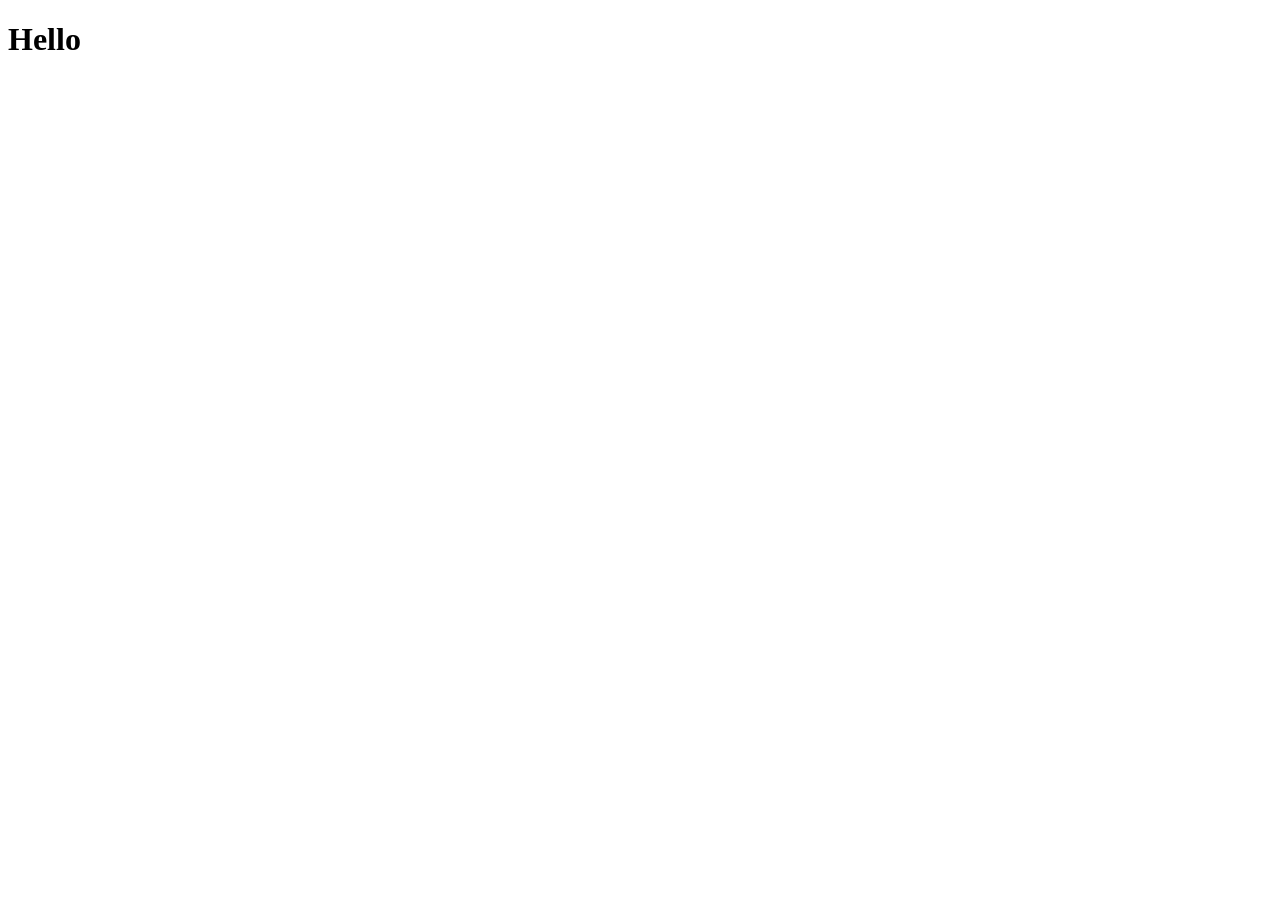
==== index.html @ c45a91ab "start" ====
<!DOCTYPE html>
<html lang="en">
<head>
    <meta charset="UTF-8">
    <meta http-equiv="X-UA-Compatible" content="IE=edge">
    <meta name="viewport" content="width=device-width, initial-scale=1.0">
    <title>Document</title>
</head>
<body>
    <h1>Hello</h1>
</body>
</html>
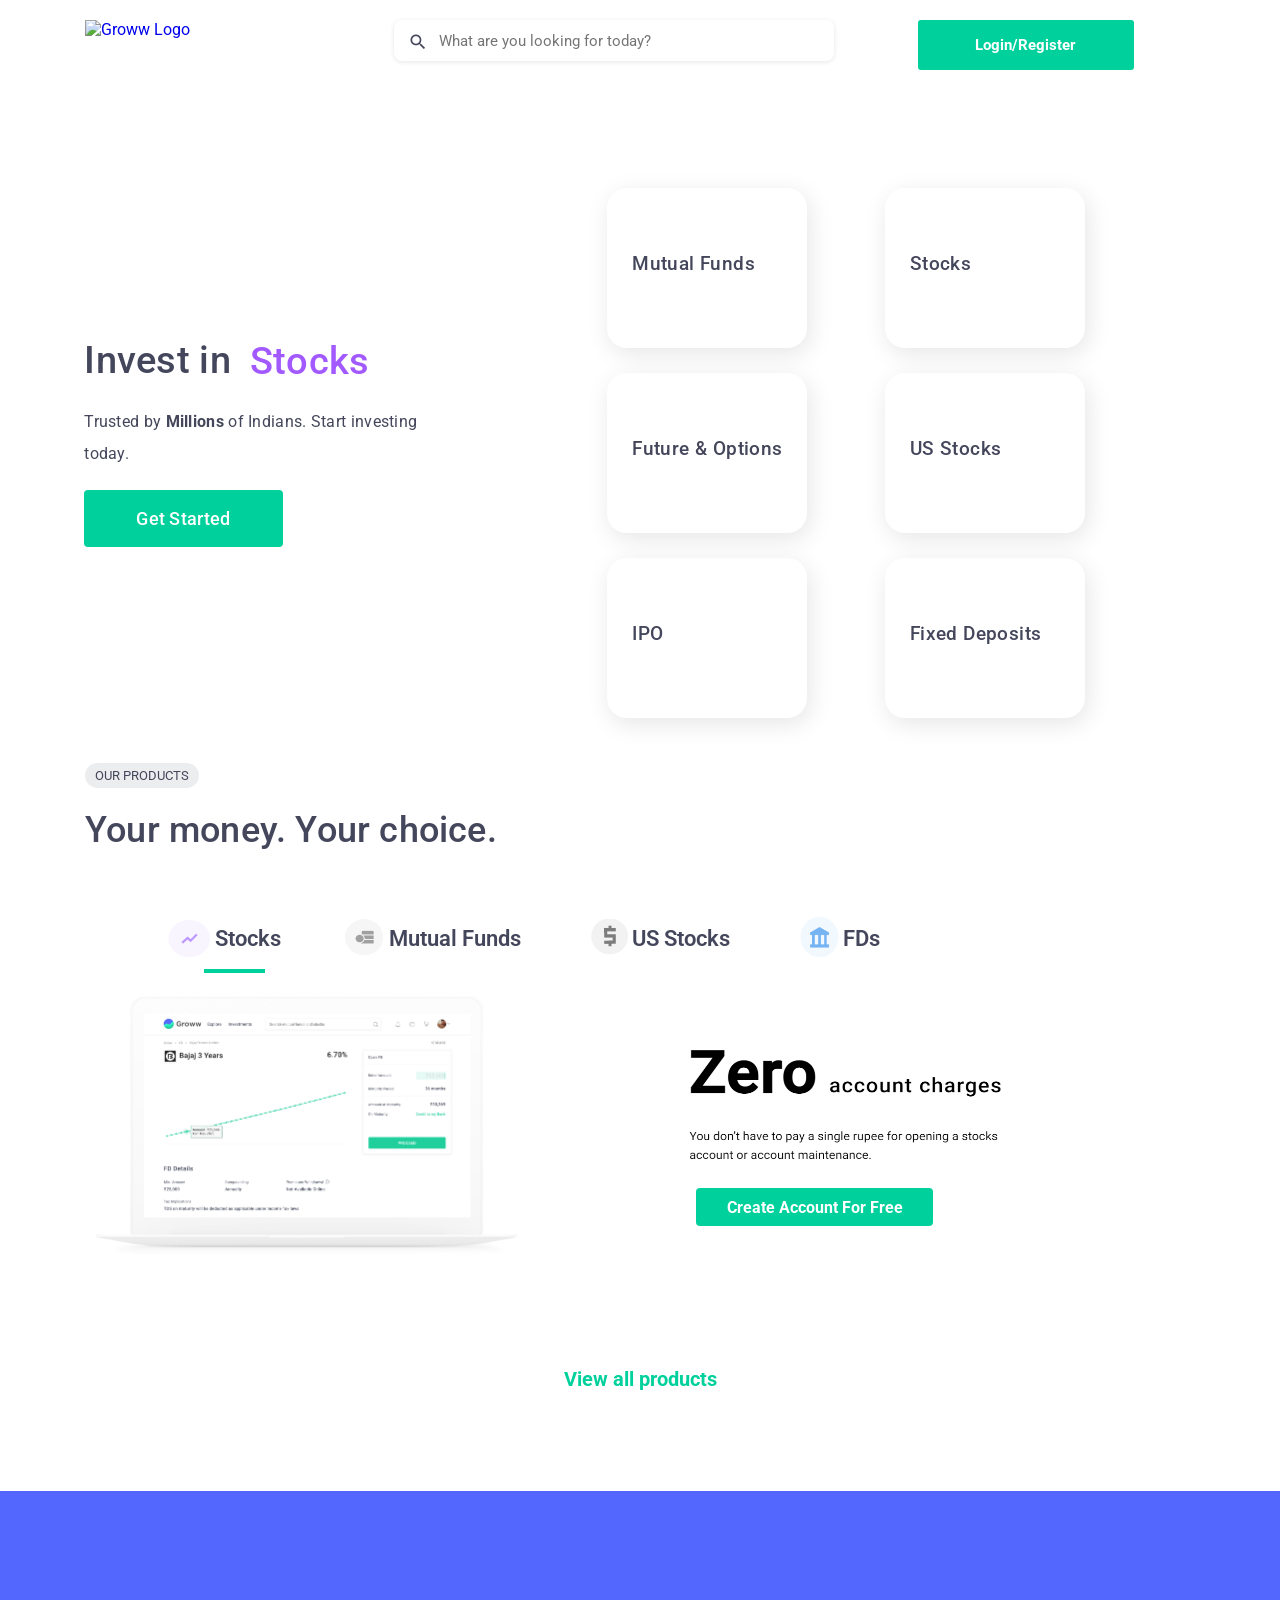
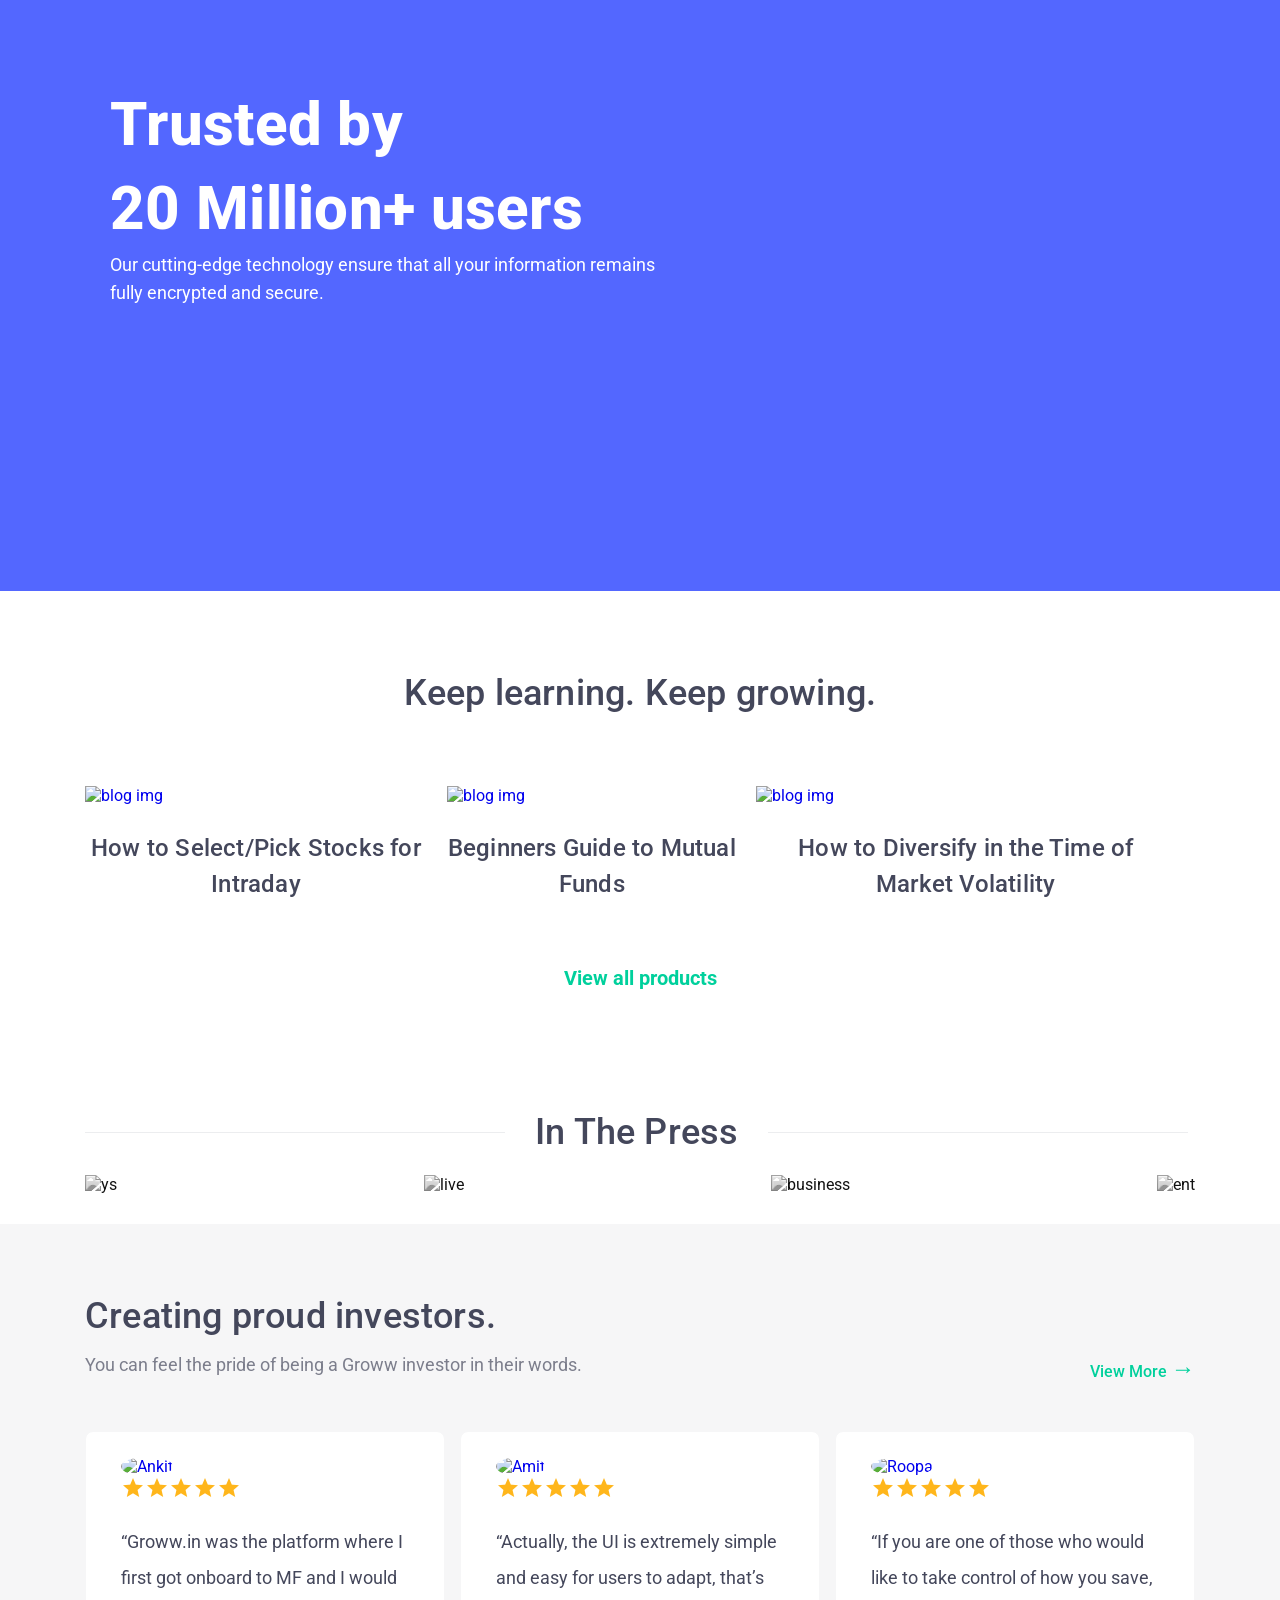
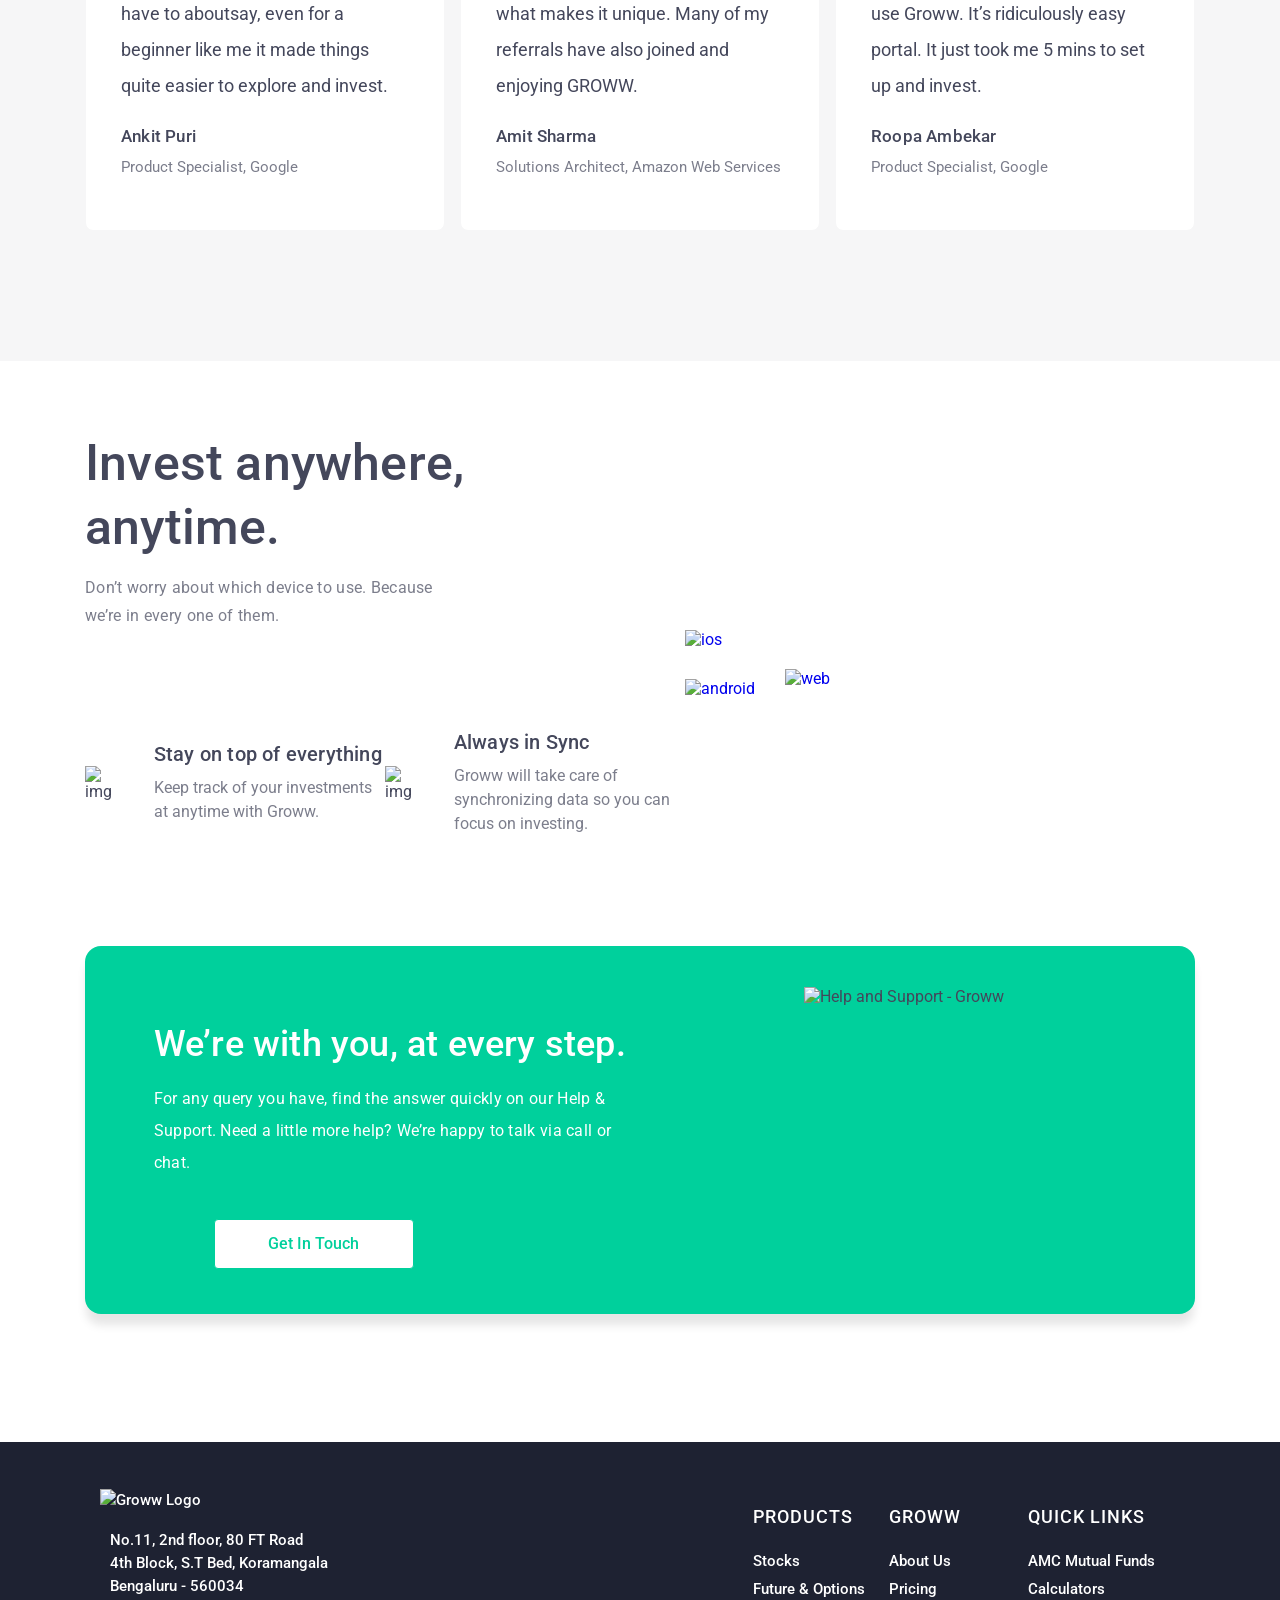
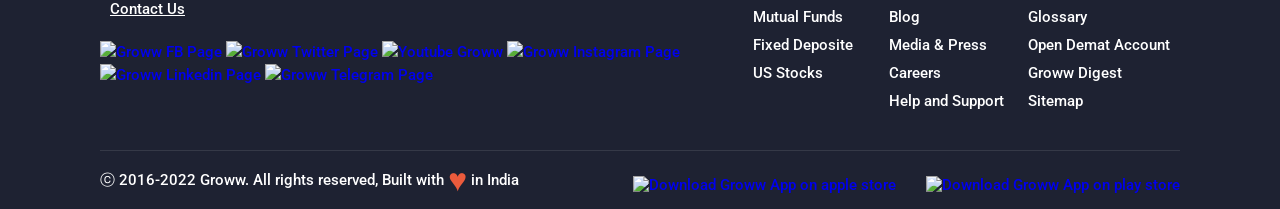
==== commit 98a1e186: "updated" ====
--- a/index.html
+++ b/index.html
@@ -1,12 +1,589 @@
 <!DOCTYPE html>
 <html lang="en">
+
 <head>
     <meta charset="UTF-8">
     <meta http-equiv="X-UA-Compatible" content="IE=edge">
     <meta name="viewport" content="width=device-width, initial-scale=1.0">
-    <title>Document</title>
+    <title>Groww - Online Demat, Trading application</title>
+    <link href="https://fonts.googleapis.com/icon?family=Material+Icons" rel="stylesheet">
+    <link rel="icon" href="https://groww.in/logo-groww270.png" type="image/x-icon">
+    <link href="//netdna.bootstrapcdn.com/font-awesome/3.2.1/css/font-awesome.css" rel="stylesheet">
+    <link rel="stylesheet" href="/styles/footer.css">
+    <link rel="stylesheet" href="/styles/home.css">
+    <link rel="stylesheet" href="/styles/email.css">
+    <link href="//maxcdn.bootstrapcdn.com/font-awesome/4.7.0/css/font-awesome.min.css" rel="stylesheet" />
+    <link rel="shortcut icon" href="./assets/favicon.ico" type="image/x-icon" />
 </head>
+
 <body>
-    <h1>Hello</h1>
+    <!-- ----------- navbar (Start) ----------- -->
+
+    <nav class="navbar">
+        <div class="nav-div">
+            <div><a href="home"><img class=""
+                        src="https://assets-netstorage.groww.in/web-assets/billion_groww_desktop/prod/build/client/images/logo-dark-groww.83f43714.svg"
+                        width="148" height="40" alt="Groww Logo" itemprop="logo"></a>
+            </div>
+
+            <div class="SearchBox">
+                <i class="material-icons">search</i><input type="search" id="search"
+                    placeholder="What are you looking for today?" />
+            </div>
+
+            <!-- <div id="loginbutton">
+                <button class="btn"><a href="">Login/Register</a></button>
+            </div> -->
+            <!-- modal start -->
+            <div class="modal" id="modal">
+                <div class="left_modal">
+                    <div class="leftTitle">
+                        <h1 id="">Simple, Free <br> Investing. </h1>
+                    </div>
+                    <div class="leftAnimation"></div>
+                </div>
+
+
+
+                <div class="right_modal">
+                    <div class="close-btnDiv">
+                        <button class="close-btn" data-close-button>&times;</button>
+                    </div>
+                    <div class="rightTitle">
+                        <h1>Welcome to Groww</h1>
+                    </div>
+                    <div class="Gdiv">
+                        <span href="google.com"><img
+                                src="https://pbs.twimg.com/profile_images/1455185376876826625/s1AjSxph_400x400.jpg"
+                                alt="">Continue With Google</span>
+                    </div>
+                    <div class="loginDiv">
+                        <div class="ORdiv">Or</div>
+                        <div class="inputDiv" id="inputDiv">
+                            <input type="email" id="login-mail" class="login-mail"
+                                placeholder="Enter Your Email Address">
+                            <h5 id="email-validationText">Please Enter Email Address</h5>
+                            <!-- <input type="password"   id="login-otp" class="login-otp" placeholder="Enter Password">
+                <h5 id="otp-validationText">Wrong OTP Number please close this box and try again</h5> -->
+                            <div class="login-btnDiv">
+                                <button id="login-btn" class="login-btn">Continue</button>
+                            </div>
+                            <div class="login-tc">
+                                <p>By proceeding, I agree to <b><u>T&C</u></b> and <b><u>Privacy policy</u></b></p>
+                            </div>
+                        </div>
+                    </div>
+                </div>
+            </div>
+            <div id="overlay"></div>
+
+            <div class="btnDiv">
+                <button id="btn_login" data-modal-target="#modal">
+                    Login/Register
+                </button>
+            </div>
+
+        </div>
+        </div>
+    </nav>
+
+    <!-- ----------- navbar (End) ----------- -->
+
+
+
+    <!-- ----------- stocka (start) ----------- -->
+
+
+    <div id="cont1" class="max-w" style="margin-top: 30px;">
+        <div id="first">
+
+            <div class="content">
+                <div class="body-1">
+                    <h1>Invest in</h1>
+                    <div class="slides">
+                        <div class="slide slide1"><span>Stocks</span></div>
+                        <div class="slide slide2"><span>Mutual Funds</span></div>
+                        <div class="slide slide3"><span>Future & options</span></div>
+                        <div class="slide slide4"><span>US Stocks</span></div>
+                        <div class="slide slide5"><span>IPO</span></div>
+                        <div class="slide slide6" area-hidden="true"><span>FDs</span></div>
+                    </div>
+                </div>
+                <div id="mid-text">
+                    <p>Trusted by <strong>Millions</strong> of Indians. Start investing </br> today. </p>
+                </div>
+                <div id="get-btn">
+                    <button>Get Started</button>
+                </div>
+            </div>
+
+
+        </div>
+
+        <!-- ----------- stocka (End) ----------- -->
+
+        <!-- ------------ grid - type catogories  start---------- -->
+
+        <div id="second">
+
+            <div id="cont">
+
+                <div> <a href="products"> <img
+                            src="https://assets-netstorage.groww.in/web-assets/billion_groww_desktop/prod/build/client/images/mfHome.af668dea.svg"
+                            alt="">
+                        <div class="cont-text">Mutual Funds</div>
+                    </a> </div>
+                <div> <a href="products"> <img
+                            src="https://assets-netstorage.groww.in/web-assets/billion_groww_desktop/prod/build/client/images/stockHome.af2af225.svg"
+                            alt="">
+                        <div class="cont-text">Stocks</div>
+                    </a> </div>
+                <div> <a href="products"> <img
+                            src="https://assets-netstorage.groww.in/web-assets/billion_groww_desktop/prod/build/client/images/optionHome.5e98a896.svg"
+                            alt="">
+                        <div class="cont-text">Future & Options</div>
+                    </a> </div>
+                <div> <a href="products"> <img
+                            src="https://assets-netstorage.groww.in/web-assets/billion_groww_desktop/prod/build/client/images/usHome.fcb18f99.svg"
+                            alt="">
+                        <div class="cont-text">US Stocks</div>
+                    </a> </div>
+                <div> <a href="products"> <img
+                            src="https://assets-netstorage.groww.in/web-assets/billion_groww_desktop/prod/build/client/images/ipoHome.b071ba94.svg"
+                            alt="">
+                        <div class="cont-text">IPO</div>
+                    </a> </div>
+                <div> <a href="products"> <img
+                            src="https://assets-netstorage.groww.in/web-assets/billion_groww_desktop/prod/build/client/images/fdHome.ba2c5441.svg"
+                            alt="">
+                        <div class="cont-text">Fixed Deposits</div>
+                    </a> </div>
+
+            </div>
+
+
+        </div>
+        <!-- ------------ grid - type catogories  end---------- -->
+
+
+
+    </div>
+
+    <!-- ------------your money  start---------- -->
+
+    <div class="max-w">
+        <div id="chip-text">
+            <span>OUR PRODUCTS</span>
+        </div>
+
+        <h2 class="heading-text">Your money. Your choice.</h2>
+
+    </div>
+
+
+    <div class="stockView">
+        <div id="slider"></div>
+        <p id="stocks" class="clickTOchange"><img style="width: 34%;height:90%;" src="./Images/o2.png" alt=""><span
+                class="">Stocks</span></p>
+        <p id="mutual" class="clickTOchange"><img style="width:22%;" src="./Images/o1.png" alt=""><span>Mutual
+                Funds</span></p>
+        <p id="fixed" class="clickTOchange"><img style="height:76%;" src="./Images/o3.png" alt=""><span>US Stocks</span>
+        </p>
+        <p id="us" class="clickTOchange"><img style="width: 40%;" src="./Images/o4.png" alt=""><span>FDs</span></p>
+    </div>
+    <div class="clickAndSeeRateAndStock">
+        <div class="clicKtoChangeTypeOfshareDiv">
+            <img class="clicKtoChangeTypeOfshare" src="" alt="">
+        </div>
+        <div class="clicKtoChangeTypeOfshareInterestdiv">
+            <img class="clicKtoChangeTypeOfshareInterest" src="" alt="">
+            <button class="CreateAccountForFree">Create Account For Free</button>
+        </div>
+    </div>
+
+    <!-- ------------your money  end-------------------- -->
+
+
+    <!-- ------------veiw  start---------- -->
+
+    <div class="view">
+        <div>
+            View all products<i class="icon-long-arrow-right"></i>
+        </div>
+    </div>
+
+    <!-- ------------view  end---------- -->
+
+
+    <!-- ------------Trusted by  start---------- -->
+
+    <div id="animationpart">
+        <div class="max-w">
+            <div class="textwrap">
+                <div class="h3heading">Trusted by</div>
+                <div class="h3heading">20 Million+ users</div>
+                <div class="h3para">Our cutting-edge technology ensure that all your information remains fully encrypted
+                    and secure.</div>
+            </div>
+            <!-- <div class="anim-img textwrap">
+                    <img src="//assets-netstorage.groww.in/web-assets/billion_groww_desktop/prod/build/client/images/shield-groww.0d0cc15e.png"
+                        alt="lock">
+                </div> -->
+        </div>
+    </div>
+
+
+    <!-- ------------Trusted by  end---------- -->
+
+    <!-- ------------Card part  start---------- -->
+
+    <div id="section-three" class="max-w">
+        <div id="section-three-heading" class="max-w">
+            Keep learning. Keep growing.
+        </div>
+
+        <div id="section-three-img" class="max-w">
+
+            <a href="#"> <img class=""
+                    src="https://assets-netstorage.groww.in/web-assets/billion_groww_desktop/prod/build/client/images/blog1.d3a78143.png"
+                    width="350" height="275" alt="blog img">
+                <div>
+                    <p>How to Select/Pick Stocks for Intraday </p>
+                </div>
+            </a>
+
+
+            <a href="#"> <img class=""
+                    src="https://assets-netstorage.groww.in/web-assets/billion_groww_desktop/prod/build/client/images/blog2.2eea33cc.png"
+                    width="350" height="275" alt="blog img">
+                <div>
+                    <p>Beginners Guide to Mutual Funds </p>
+                </div>
+            </a>
+
+
+            <a href="#"> <img class=""
+                    src="https://assets-netstorage.groww.in/web-assets/billion_groww_desktop/prod/build/client/images/blog3.5bbd4db3.png"
+                    width="350" height="275" alt="blog img">
+                <div>
+                    <p>How to Diversify in the Time of Market Volatility</p>
+                </div>
+            </a>
+
+        </div>
+
+    </div>
+
+
+    <!-- ------------Card part  end---------- -->
+
+
+    <!-- ------------veiw  start---------- -->
+
+    <div class="view">
+        <div>
+            View all products<i class="icon-long-arrow-right"></i>
+        </div>
+    </div>
+
+    <!-- ------------view  end---------- -->
+
+    <!-- ------------In the presss  start---------- -->
+
+
+    <section id="presssection" class="max-w">
+        <div style="display:flex; align-items: center; width:100%">
+            <div class="borderline right"></div>
+            <span id="heading">
+                In The Press
+            </span>
+            <div class="borderline left"></div>
+        </div>
+
+        <!-- -------- -->
+
+        <div class="press-name"
+            style="display:flex; align-items:center; justify-content: space-between; margin-top: 30px;"><a
+                href="https://groww.in/p/press/" target="_blank">
+                <div><img
+                        src="https://assets-netstorage.groww.in/web-assets/billion_groww_desktop/prod/build/client/images/ys.9166bd37.svg"
+                        width="166" height="88" alt="ys"></div>
+            </a><a href="https://groww.in/p/press/" target="_blank">
+                <div><img
+                        src="https://assets-netstorage.groww.in/web-assets/billion_groww_desktop/prod/build/client/images/live.7edf8d7a.svg"
+                        width="166" height="88" alt="live"></div>
+            </a><a href="https://groww.in/p/press/" target="_blank">
+                <div><img
+                        src="https://assets-netstorage.groww.in/web-assets/billion_groww_desktop/prod/build/client/images/business.dc402a84.svg"
+                        width="166" height="88" alt="business"></div>
+            </a><a href="https://groww.in/p/press/" target="_blank">
+                <div><img
+                        src="https://assets-netstorage.groww.in/web-assets/billion_groww_desktop/prod/build/client/images/enter.09e9d78c.svg"
+                        width="166" height="88" alt="ent"></div>
+            </a>
+        </div>
+    </section>
+    <!-- ------------In the presss  end---------- -->
+
+
+
+    <!-- ------------In the TESTEMONIAL  START---------- -->
+
+    <section id="testonomials" style="margin-top:30px; margin-bottom:30px;">
+
+        <div class="max-w">
+            <div>
+                <div class="heading">Creating proud investors.</div>
+
+                <div style="display:flex; align-items:center; justify-content: space-between;" class="viewmore">
+                    <div id="para">You can feel the pride of being a Groww investor in their words.</div>
+                    <a href="#"> <span> View More</span> <span> &#8594; </span> </a>
+                </div>
+
+                <!-- -- card -- -->
+
+                <div id="card-div"
+                    style="display:flex; align-items:center; justify-content: space-between; margin-top: 40px; width:100%">
+
+                    <a href="#">
+                        <div class="card">
+
+                            <div class="profile display-flx">
+
+                                <div><img class="UserImg"
+                                        src="https://assets-netstorage.groww.in/web-assets/billion_groww_desktop/prod/build/client/images/ankitImg.863e0afa.png"
+                                        width="56" height="56" alt="Ankit"></div>
+
+                                <div><i class="material-icons default ratingstar"
+                                        style="width: 24px;height: 24px;font-size: 24px;">grade</i><i
+                                        class="material-icons default ratingstar"
+                                        style="width: 24px; height: 24px; font-size: 24px;">grade</i><i
+                                        class="material-icons default ratingstar"
+                                        style="width: 24px; height: 24px; font-size: 24px;">grade</i><i
+                                        class="material-icons default ratingstar"
+                                        style="width: 24px; height: 24px; font-size: 24px;">grade</i><i
+                                        class="material-icons default ratingstar"
+                                        style="width: 24px; height: 24px; font-size: 24px;">grade</i></div>
+                            </div>
+
+                            <div class="aboutsay">“Groww.in was the platform where I first got onboard to MF and I would
+                                have to aboutsay, even for a beginner like me it made things quite easier to explore and
+                                invest.</div>
+                            <div class="name">Ankit Puri</div>
+                            <div class="companyname">Product Specialist, Google</div>
+
+                        </div>
+                    </a>
+
+                    <a href="#">
+                        <div class="card">
+
+                            <div class="profile display-flx">
+
+                                <div><img class="UserImg"
+                                        src="https://assets-netstorage.groww.in/web-assets/billion_groww_desktop/prod/build/client/images/amitImg.ebb056f0.jpeg"
+                                        width="56" height="56" alt="Amit"></div>
+
+                                <div><i class="material-icons default ratingstar"
+                                        style="width: 24px;height: 24px;font-size: 24px;">grade</i><i
+                                        class="material-icons default ratingstar"
+                                        style="width: 24px; height: 24px; font-size: 24px;">grade</i><i
+                                        class="material-icons default ratingstar"
+                                        style="width: 24px; height: 24px; font-size: 24px;">grade</i><i
+                                        class="material-icons default ratingstar"
+                                        style="width: 24px; height: 24px; font-size: 24px;">grade</i><i
+                                        class="material-icons default ratingstar"
+                                        style="width: 24px; height: 24px; font-size: 24px;">grade</i></div>
+                            </div>
+
+                            <div class="aboutsay">“Actually, the UI is extremely simple and easy for users to adapt,
+                                that’s
+                                what makes it unique. Many of my referrals have also joined and enjoying GROWW.</div>
+                            <div class="name">Amit Sharma</div>
+                            <div class="companyname">Solutions Architect, Amazon Web Services</div>
+
+                        </div>
+                    </a>
+
+                    <a href="#">
+                        <div class="card">
+
+                            <div class="profile display-flx">
+
+                                <div><img class="UserImg"
+                                        src="https://assets-netstorage.groww.in/web-assets/billion_groww_desktop/prod/build/client/images/roopaImg.5575c84f.jpg"
+                                        width="56" height="56" alt="Roopa"></div>
+
+                                <div><i class="material-icons  ratingstar"
+                                        style="width: 24px;height: 24px;font-size: 24px;">grade</i><i
+                                        class="material-icons  ratingstar"
+                                        style="width: 24px; height: 24px; font-size: 24px;">grade</i><i
+                                        class="material-icons  ratingstar"
+                                        style="width: 24px; height: 24px; font-size: 24px;">grade</i><i
+                                        class="material-icons  ratingstar"
+                                        style="width: 24px; height: 24px; font-size: 24px;">grade</i><i
+                                        class="material-icons  ratingstar"
+                                        style="width: 24px; height: 24px; font-size: 24px;">grade</i></div>
+                            </div>
+
+                            <div class="aboutsay">“If you are one of those who would like to take control of how you
+                                save,
+                                use Groww. It’s ridiculously easy portal. It just took me 5 mins to set up and invest.
+                            </div>
+                            <div class="name">Roopa Ambekar</div>
+                            <div class="companyname">Product Specialist, Google</div>
+
+                        </div>
+                    </a>
+
+                </div>
+
+            </div>
+        </div>
+
+    </section>
+
+    <!-- ------------In the TESTEMONIAL  end---------- -->
+
+    <!-- ------------Invest anywhere  start---------- -->
+
+    <div class="max-w" id="investment">
+
+        <section style="margin-top:40px;">
+
+            <div class="investt" style="display:flex; align-items:center; width: 100%;">
+
+                <!-- -- text part - left - heading part -- -->
+
+                <div class="investleftpart">
+
+                    <div class="i-text">Invest anywhere,</div>
+                    <div class="i-text">anytime.</div>
+                    <div class="i-para">Don’t worry about which device to use. Because we’re in every one of them.</div>
+
+                    <div class="i-img" style="display:flex; align-items:center; align-items: baseline;">
+
+                        <div style="display:flex; align-items:center;">
+
+                            <div> <img style="margin-right: 35px;" class="rightimg"
+                                    src="https://assets-netstorage.groww.in/web-assets/billion_groww_desktop/prod/build/client/images/dash.a7e0c55c.svg"
+                                    width="48" height="48" alt="img"> </div>
+
+                            <div>
+
+                                <div class="imgtxt">Stay on top of everything</div>
+                                <div class="i-img-para">Keep track of your investments at anytime with Groww.</div>
+
+                            </div>
+
+                        </div>
+
+                        <div style="display:flex; align-items:center; margin-top: 40px;">
+
+                            <div> <img style="margin-right: 35px;" class="rightimg"
+                                    src="https://assets-netstorage.groww.in/web-assets/billion_groww_desktop/prod/build/client/images/sync.3ac006aa.svg"
+                                    width="48" height="48" alt="img"> </div>
+
+                            <div>
+
+                                <div class="imgtxt">Always in Sync</div>
+                                <div class="i-img-para">Groww will take care of synchronizing data so you can focus on
+                                    investing.</div>
+
+                            </div>
+
+                        </div>
+
+                    </div>
+
+                </div>
+
+                <!-- -- right - img -- -->
+
+                <div id="three-img" style="display:flex; align-items:center;">
+
+                    <!-- -- 1st part - 2 img -- -->
+                    <div>
+
+                        <div class="invest-1-img">
+                            <a href="https://itunes.apple.com/us/app/groww-mutual-funds-app/id1404871703?ls=1&amp;mt=8">
+                                <img class="iosImg hover-img"
+                                    src="https://assets-netstorage.groww.in/web-assets/billion_groww_desktop/prod/build/client/images/ios.0a99dcbb.png"
+                                    width="255" height="356" alt="ios">
+                            </a>
+                        </div>
+                        <div class="invest-1-img" style="margin-top:30px">
+                            <a href="https://play.google.com/store/apps/details?id=com.nextbillion.groww">
+                                <img class="andImg hover-img"
+                                    src="https://assets-netstorage.groww.in/web-assets/billion_groww_desktop/prod/build/client/images/android.6dfb12ca.png"
+                                    width="255" height="357" alt="android">
+                            </a>
+                        </div>
+
+                    </div>
+
+                    <!-- -- 2nd part - 1 img - in center -- -->
+                    <div class="invest-3-img">
+                        <a href="groww_home.html">
+                            <img class="webImg hover-img"
+                                src="https://assets-netstorage.groww.in/web-assets/billion_groww_desktop/prod/build/client/images/web.634ac717.png"
+                                width="255" height="357" alt="web">
+                        </a>
+                    </div>
+                </div>
+
+            </div>
+
+        </section>
+
+    </div>
+
+    <!-- ------------Invest anywhere  end---------- -->
+
+
+
+    <!-- -- get in touch -- -->
+
+    <section id="support" class="max-w">
+        <div class="supportwrapper">
+            <div class="absolute-center supporttxtwrapper">
+                <div class="heading ">We’re with you, at every step.</div>
+                <div class="para spartatxt">For any query you have, find the answer quickly on our Help &amp;
+                    Support. Need a little more help? We’re happy to talk via call or chat.</div>
+                <div class="splay">
+                    <div class="">
+                        <div class="btnnn  btnnn" style="width: 200px; height: 50px; font-size: 16px;">
+                            <div class="absolute-center btnnndd"><span class="absolute-center"
+                                    style="padding: 0px 25px;"><span style="margin-top:14px;">Get In Touch</span></span>
+                            </div>
+                        </div>
+                    </div>
+                </div>
+            </div>
+            <div class="lazyload-wrapper"><img class="ssimg"
+                    src="https://assets-netstorage.groww.in/web-assets/billion_groww_desktop/prod/build/client/images/hns-support-img.c56178f0.png"
+                    width="261" height="327" alt="Help and Support - Groww"></div>
+        </div>
+    </section>
+
+
+
+    <div id="footer">
+
+    </div>
+
+
 </body>
-</html>+
+</html>
+
+<script src="/js/homestoks.js">
+
+</script>
+
+<script type="module">
+    import footer from "./components/footer.js";
+    let parent = document.getElementById('footer');
+    parent.innerHTML = footer();
+</script>
+<script src="js/email.js"></script>
--- a/styles/footer.css
+++ b/styles/footer.css
@@ -0,0 +1,72 @@
+@import url('https://fonts.googleapis.com/css2?family=Roboto&display=swap');
+*{
+    margin: 0px;
+    padding: 0px;
+    box-sizing: border-box;
+    font-family: 'Roboto', sans-serif;
+}
+.cover1 {
+
+    background: #1e2232;
+    margin-top: 10%;
+    color: #fff;
+    font-size: 15px;
+    font-weight: 500;
+    padding: 0px 100px;
+  }
+  
+  ul {
+    list-style-type: none;
+  }
+  
+  .footer-1 li {
+    padding: 0 10px;
+    line-height: 23px;
+    color: #fff;
+  }
+  
+  #fot-section-2 li {
+    padding: 0 10px 10px;
+    color: #fff;
+  }
+  
+  li {
+    cursor: pointer;
+  }
+  
+  .footer-1 li {
+    cursor: default;
+  }
+  
+  .fot-top-heading {
+    font-size: 18px;
+    padding: 10px;
+    letter-spacing: 1px;
+    line-height: 21px;
+    margin-bottom: 15px;
+    margin-top: 17px;
+    color: #fff;
+    cursor: default;
+  }
+  
+  .footerLine {
+    height: 1px;
+    opacity: 0.1;
+    border-bottom: 1px solid #fff;
+    margin-top: 30px;
+  }
+  
+  .copyRight {
+    margin-top: 10px;
+  }
+  
+  .heartImg {
+    font-size: 32px;
+    color: #eb5b3c;
+    margin: 0 4px;
+  }
+  
+  #fot-section-2 {
+    width: 66%;
+  }
+  
--- a/styles/home.css
+++ b/styles/home.css
@@ -0,0 +1,897 @@
+@import url("https://fonts.googleapis.com/css2?family=Roboto:ital,wght@0,100;0,300;0,400;0,500;0,700;0,900;1,300;1,400;1,900&display=swap");
+
+* {
+ box-sizing: border-box;
+ font-family: "Roboto", sans-serif;
+ margin: 0;
+ padding: 0;
+}
+
+body {
+    /* border: 1px solid black; */
+ /* max-width: 1110px; */
+ /* width: 100%; */
+ /* margin: 0 auto; */
+ /* background-color: rgb(0, 255, 234); */
+ color: #44475b !important;
+}
+
+.navbar{
+ max-width: 1110px;
+ width: 100%;
+ margin: 0 auto;
+}
+
+/* ----------- */
+
+.nav-div {
+ display: flex;
+ margin-top: 20px;
+ justify-content: space-between;
+}
+
+nav div .SearchBox {
+ margin-left: 120px;
+}
+
+#search {
+ height: 41px;
+ width: 440px;
+ padding-left: 45px;
+ padding-right: 10px;
+ font-size: 15px;
+ border-radius: 8px;
+ border: none;
+ box-shadow: 0 1px 5px 0 rgba(0, 0, 0, 0.1);
+}
+
+#search:focus {
+ border-radius: 8px 8px 0px 0px;
+ border: none;
+ outline: none;
+}
+
+nav div i {
+ width: 40px;
+ margin-top: 12px;
+ position: absolute;
+ color: #44475b;
+ font-size: 20px !important;
+ margin-left: 14px;
+ cursor: pointer;
+}
+
+
+
+
+
+
+
+/* --- */
+
+#loginbutton {
+ width: 160px;
+}
+
+
+/* --- */
+
+/* -- mediaQuery -- TRiAl -- */
+
+@media (max-width: 768px) {
+ .navbar {
+   /* max-width: 550px; */
+   width: 100%;
+   margin: 0 auto;
+ }
+
+ .nav-div {
+   flex-direction: column;
+   align-items: center;
+ }
+
+ .nav-div div {
+   margin-top: 20px;
+ }
+
+ nav div .SearchBox {
+   margin-left: 0px;
+ }
+
+ #search {
+   width: 380px;
+ }
+
+ .loginbutton {
+   margin-bottom: 20px;
+   position: absolute;
+ }
+}
+#loginbutton .btn{
+background-color: #00D09C;
+border: none;
+color: white;
+font-size: 16px;
+height: 100%;
+width: 100%;
+border-radius:5px;
+}
+
+
+#loginbutton .btn a{
+
+
+color: white;
+font-size: 16px;
+text-decoration: none;
+} 
+
+
+
+
+
+#cont1 {
+ display: flex;
+ justify-content: space-around;
+ align-items: center;
+ width: 100%;
+ /* max-height: 700px; */
+ min-height: 600px;
+ /* height: calc(100vh - 82px); */
+ margin-top: 30px;
+ margin-bottom: 60px;
+}
+#cont1 {
+   /* flex-direction: column; */
+   margin-top:100px;
+
+ }
+ 
+ .content {
+   margin-top: 16%;
+ }
+ .content h1 {
+ font-size: 38px;
+ font-weight: 500;
+ letter-spacing: 0.3px;
+ color: #44475b;
+}
+.body-1 {
+    /* border: 1px solid black; */
+    
+ width: 100%;
+ /* height: 100vh; */
+ position: relative;
+ display: flex;
+ /* align-items: center; */
+ margin-left: -14%;
+ /* justify-content: center; */
+ /* background: #292929; */
+}
+
+.body-1 h1{
+   padding-top: 12px;
+   width: 40%;
+}
+.body-1 span {
+ position: relative;
+ animation: animate_text 2s ease-in-out infinite;
+}
+
+.body-1 {
+   flex-direction: row;
+ }
+ .slides {
+   margin-top: 10px;
+   /* border: 1px solid black; */
+   /* text-align: center; */
+ }
+
+ .slides {
+     /* display: flex; */
+ font-size: 38px;
+ font-weight: 500;
+ letter-spacing: 0.3px;
+ height: 50px;
+ position: relative;
+ overflow: hidden;
+ margin-left: 1%;
+ /* margin-top: 10px; */
+ line-height: 51px;
+}
+
+.slide {
+ position: relative;
+ animation: animate_slide 10s steps(4) infinite;
+ /* animation-direction: alternate; */
+}
+
+@keyframes animate_slide {
+ 0% {
+   top: 0px;
+ }
+
+ 100% {
+   top: -200px;
+ }
+}
+
+.slide1 {
+ color: #a259ff;
+}
+
+.slide2 {
+ color: #1abcfe;
+}
+
+.slide3 {
+ color: #0acf83;
+}
+
+.slide4 {
+ color: #ff0000;
+}
+
+.slide5 {
+ color: #0acf83;
+}
+
+.slide6 {
+ color: #44475b;
+}
+
+
+#mid-text {
+ margin-top: 20px;
+ margin-bottom: 20px;
+ letter-spacing: 0.3px;
+ font-size: 16px;
+ line-height: 32px;
+ font-weight: 400;
+ margin-left: -14%;
+}
+
+
+/* #mid-text {
+   text-align: center;
+ } */
+
+ #get-btn button {
+ font-weight: 500;
+ font-size: 18px;
+ letter-spacing: 0.3px;
+ border-radius: 4px;
+ border: none;
+ background-color: #00d09c;
+ color: #fff;
+ cursor: pointer;
+ padding: 18px 52px;
+ margin-left: -14%;
+} 
+
+/* #get-btn {
+   display: none;
+ }  */
+
+
+/* --- second div -- grid ---- */
+
+#cont {
+  display: grid;
+  grid-template-columns: 45% 45%;
+  grid-gap: 40px;
+  /* border: 1px solid black; */
+  margin-left: -20%;
+  /* width: 130%; */
+  margin-top: 20%;
+}
+
+#cont div {
+  display: flex;
+  height: 145px;
+  /* width: 200%; */
+
+}
+
+.cont-text {
+  border: none;
+  font-size: 19px;
+  letter-spacing: 0.02em;
+  font-weight: 500;
+  margin-left: 10px;
+  color: #44475b !important;
+}
+
+#cont div a div {
+  margin-top: 30px;
+}
+
+#cont a {
+  width: 200px;
+  padding: 15px;
+  border-radius: 20px;
+  box-shadow: 3px 6px 24px rgba(0, 0, 0, 0.1);
+  text-decoration: none;
+  color: black;
+  margin-bottom: -15px;
+}
+
+/* -------------- */
+
+#chip-text {
+  color: #44475b;
+  padding: 5px 10px;
+  border-radius: 15px;
+  background: #ecedef;
+  font-size: 13px;
+  text-align: center;
+  width: fit-content;
+  margin-bottom: 30px;
+}
+
+/* -------------- */
+
+.heading-text {
+  font-size: 36px;
+  color: #44475b;
+  line-height: 25px;
+  letter-spacing: 0.2px;
+  font-weight: 500;
+  margin-bottom: 70px;
+}
+
+
+
+  #slider{
+    border: 2px solid #00d09c;
+    transform: rotate(180deg);
+    position: absolute;
+    width: 61px;
+    top: 56px;
+    left: 114px;
+    transition: all 0.5s ease-in-out;
+}
+
+  .stockView{
+    padding-left: 6%;
+    padding-right: 6%;
+    position: relative;
+    display: flex;
+    column-gap: 3%;
+    margin-left: 7%;
+    /* transform: rotate(180deg); */
+    /* transition: all 0.5s ease-in-out; */
+
+}
+.stockView>p{
+    display: flex;
+    align-items: center;
+    cursor: pointer;
+
+    
+}
+.stockView img{
+    width: 25%;
+    height: 84%;
+}
+.stockView>p span{
+  font-size: 22px;
+  color: #44475b;
+  font-weight: 600;
+}
+.clicKtoChangeTypeOfshareDiv img{
+    width: 90%;
+    padding: 6%;
+}
+.clickAndSeeRateAndStock{
+    display: flex;
+    width: 95%;
+    padding-left: 5%;
+}
+.clickAndSeeRateAndStock div{
+    width: 100%;
+}
+.clicKtoChangeTypeOfshareInterest{
+    width: 74%;
+    height: 68%;
+    /* //border: 1px solid black; */
+}
+.clicKtoChangeTypeOfshareInterestdiv{
+    padding: 6%;
+    display: flex;
+    flex-direction: column;
+}
+.CreateAccountForFree{
+    padding:2%;
+    background-color: #00d09c;
+    color: white;
+    font-weight: 700;
+    font-size: 16px;
+    border: none;
+    border-radius: 4px;
+    margin-top: 4%;
+    width: 50%;
+    margin-left: 5%;
+    cursor: pointer;
+}
+.CreateAccountForFree:hover{
+    opacity: 0.8;
+}
+.clickTOchange{
+
+    /* border-bottom: 2px solid #00d09c; */
+   caret-color: white;
+   /* transition: all 0.5s ease-in-out; */
+ 
+}
+
+.view>div{
+   color: #00d09c ;
+   text-align: center;
+   margin-top: 5%;
+   font-size: 20px;
+   font-weight: bold;
+}
+
+
+
+
+
+
+#animationpart {
+  /* position: absolute; */
+  width: 100%;
+  height: 700px;
+  background: #5367ff;
+  left: 0px;
+  overflow: hidden;
+  /* margin-left: 100px; */
+  margin-top: 100px;
+/* padding-top: 100px; */
+  background-image: url("https://assets-netstorage.groww.in/web-assets/billion_groww_desktop/prod/build/client/images/shield-groww.0d0cc15e.png");
+  background-position: center;
+  /* background-size: contain !important; */
+  background-repeat: no-repeat !important;
+  background-position-x: 30px !important;
+  /* margin-left: 200px; */
+
+}
+
+.max-w {
+  max-width: 1110px;
+  width: 100%;
+  margin: 0 auto;
+}
+
+
+@media (max-width: 768px) {
+  .max-w {
+    /* max-width: 550px; */
+    width: 100%;
+    margin: 0 auto;
+  }}
+
+
+  .textwrap {
+  color: #fff;
+  position: absolute;
+  max-width: 570px;
+  justify-content: center;
+  flex-direction: column;
+  margin-top: 15%;
+}
+
+/* .textwrap {
+    /* margin-top: 361px; 
+  } */
+  .h3heading {
+  width: 570px;
+  font-weight: 800;
+  font-size: 60px;
+  line-height: 84px;
+  margin-left: 25px;
+  letter-spacing: 0.3px;
+}
+/* .h3heading {
+    width: 450px;
+    font-weight: 700;
+    font-size: 45px;
+    line-height: 54px;
+    margin-left: 25px;
+  } */
+
+  .h3para {
+    margin-left: 25px;
+    font-size: 18px;
+    line-height: 26px;
+  }
+  .h3para {
+  font-weight: 400;
+  font-size: 18px;
+  line-height: 28px;
+  /* margin-top: 0px; */
+}
+
+
+
+#section-three-heading {
+  margin-top: 90px;
+  text-align: center;
+  font-size: 36px;
+  color: #44475b;
+  line-height: 25px;
+  letter-spacing: 0.2px;
+  font-weight: 500;
+}
+
+
+#section-three-img {
+  display: flex;
+  justify-content: space-between;
+  margin-top: 80px;
+  cursor: pointer;
+}
+
+
+#section-three-img img:hover {
+  /* opacity: 0.5;
+  filter: alpha(opacity=50); */
+  filter: brightness(90%);
+}
+
+#section-three-img a {
+  margin-right: 20px;
+}
+
+
+#section-three-img p {
+  font-weight: 500;
+  text-align: center;
+  font-size: 24px;
+  line-height: 36px;
+  letter-spacing: 0.2px;
+  margin-top: 25px;
+  color: #44475b !important;
+}
+
+
+
+a {
+  text-decoration: none;
+}
+
+
+#presssection {
+  margin-top: 130px;
+  margin-bottom: 30px;
+}
+#presssection #heading {
+  font-size: 36px;
+  color: #44475b;
+  line-height: 25px;
+  letter-spacing: 0.2px;
+  font-weight: 500;
+}
+
+#presssection img {
+  filter: grayscale(1);
+  cursor: pointer;
+  transition: filter 0.3s ease-out;
+}
+
+#presssection img:hover {
+  filter: grayscale(0);
+}
+.press-name {
+    flex-direction: row;
+  }
+.borderline {
+  width: calc(50% - 135px);
+  height: 1px;
+  border-bottom: 1px solid #ecedef;
+}
+
+.borderline.right {
+  margin-right: 30px;
+}
+
+.borderline.left {
+  margin-left: 30px;
+}
+
+
+
+#testonomials {
+  padding-top: 80px;
+  padding-bottom: 80px;
+  background: #f6f6f7;
+}
+
+#testonomials .heading {
+  font-size: 36px;
+  color: #44475b;
+  line-height: 25px;
+  letter-spacing: 0.2px;
+  font-weight: 500;
+  margin-bottom: 12px;
+  /* font-size: 26px;  */
+    /* text-align: center; */
+    margin-bottom: 20px;
+} 
+
+
+
+  /* #testonomials .viewmore {
+    flex-direction: column;
+  } */
+  
+.viewmore {
+  font-size: 16px;
+  line-height: 19px;
+  cursor: pointer; 
+  /* text-align: center; */
+   font-weight: 500;
+}
+
+.viewmore span {
+  color: #00d09c !important;
+}
+
+.viewmore span:nth-child(1):hover {
+  text-decoration: underline;
+}
+
+.viewmore span:nth-child(2) {
+  width: 22px;
+  height: 22px;
+  font-size: 24px;
+  font-weight: 500;
+}
+
+.viewmore #para {
+  font-weight: 400;
+  font-size: 18px;
+  line-height: 32px;
+  color: #7c7e8c;
+}
+
+/* #testonomials .viewmore {
+    flex-direction: column;
+  } */
+
+  .viewmore #para {
+    margin-bottom: 10px;
+  }
+
+  .para {
+  font-size: 19px;
+  line-height: 26px;
+  margin-top: 26px;
+  margin-left: 11%;
+}
+
+
+/* --- card --- */
+
+#card-div .card {
+  width: 360px;
+  height: 400px;
+  border-radius: 8px;
+  padding: 25px 35px;
+  cursor: pointer;
+  border: 1px solid #f6f6f7;
+  background: #fff;
+}
+
+#card-div .UserImg {
+  margin-right: 30px; 
+  border-radius: 50%;
+}
+
+/* #card-div {
+    flex-direction: column;
+  } */
+
+  .card {
+    margin-bottom: 50px;
+  }
+
+  .card .aboutsay {
+  margin-top: 20px;
+  color: #44475b;
+  font-weight: 400;
+  font-size: 18px;
+  line-height: 36px;
+}
+
+.card .name {
+  font-weight: 500;
+  font-size: 17px;
+  line-height: 24px;
+  letter-spacing: 0.2px;
+  margin-top: 20px;
+  color: #44475b !important;
+}
+
+.card .companyname {
+  font-weight: 400;
+  font-size: 15px;
+  line-height: 28px;
+  color: #7c7e8c;
+  margin-top: 5px;
+}
+
+.card:hover {
+  box-shadow: 0 15px 35px rgba(0, 0, 0, 0.1);
+}
+
+.card {
+    margin-bottom: 50px;
+  }
+
+  .ratingstar {
+  color: #ffb61b;
+  /* margin-right: 7px; */
+  }
+
+  
+#investment {
+  margin-top: 70px;
+}
+
+#investment .i-text {
+  font-weight: 500;
+  font-size: 50px;
+  line-height: 64px;
+  letter-spacing: 0.004em;
+}
+#investment .i-para {
+  color: #7c7e8c;
+  letter-spacing: 0.3px;
+  font-size: 16px;
+  line-height: 32px;
+  font-weight: 400;
+
+  max-width: 378px;
+  margin-top: 15px;
+  line-height: 28px !important;
+}
+
+#investment .i-img {
+  margin-top: 60px;
+  
+  /* flex-direction: column; */
+  /* align-items: baseline; */
+}
+/* .investt {
+    flex-direction: column;
+  } */
+  .investleftpart {
+    width: 380px;
+  }
+  .investleftpart {
+  width: 600px;
+}
+
+
+.imgtxt {
+  font-weight: 500;
+  font-size: 20px;
+  line-height: 24px;
+  letter-spacing: 0.2px;
+}
+
+.i-img-para {
+  font-weight: 400;
+  font-size: 16px;
+  line-height: 24px;
+  color: #7c7e8c;
+  max-width: 262px;
+  margin-top: 10px;
+}
+#three-img {
+    
+    margin-top: 60px;
+  }
+  .invest-3-img {
+    margin-left: 30px;
+    margin-top: 30px;
+
+   
+    /* animation-timing-function: linear; */
+   
+  }
+ 
+  .invest-3-img:hover{
+    animation: rotation 2s;
+  }
+  .invest-1-img:hover{
+    animation: rotation 2s;
+  }
+  @keyframes rotation {
+  from {
+    transform: rotate(0deg);
+  }
+  to {
+    transform: rotate(45deg);
+  }
+}
+
+
+#support .heading {
+  font-size: 36px;
+  color: #fff;
+  line-height: 25px;
+  letter-spacing: 0.2px;
+  font-weight: 500;
+}
+
+#support .para {
+  color: #fff;
+  letter-spacing: 0.3px;
+  font-size: 16px;
+  line-height: 32px;
+  font-weight: 400;
+}
+
+.supportwrapper {
+  position: relative;
+  margin-top: 110px;
+  height: 368px;
+  border-radius: 16px;
+  background: #00d09c;
+  box-shadow: 0 12px 10px -1px rgba(0, 0, 0, 0.1);
+}
+
+
+  .absolute-center,
+.valign-wrapper {
+  display: flex;
+  align-items: center;
+  justify-content: center;
+}
+
+
+.supporttxtwrapper {
+  margin-left: 80px;
+  max-width: 534px;
+  height: 368px;
+  flex-direction: column;
+  align-items: baseline;
+}
+.supporttxtwrapper .heading{
+ margin-left: 11%;
+}
+
+
+.supporttxtwrapper {
+    margin-left: 10px;
+  }
+  .splay {
+  position: relative;
+  top: 40px;
+}
+
+.btnnn {
+  display: inline-block;
+  font-weight: 500;
+  border-radius: 4px;
+  cursor: pointer;
+  white-space: nowrap;
+  position: relative;
+
+}
+.btnnn {
+  border: 1px solid #00d09c;
+  color: #00d09c;
+  background: #fff;
+  margin-left: 30%;
+}
+.ssimg {
+  position: absolute;
+  right: 110px;
+  bottom: 0;
+}
+.ssimg {
+    right: 130px;
+  }
--- a/styles/email.css
+++ b/styles/email.css
@@ -0,0 +1,464 @@
+@import url("https://fonts.googleapis.com/css2?family=Roboto&display=swap");
+:root {
+  --primaryClr: #00d09c;
+  --primaryClr60: #66e3c4;
+  --primaryClr10: #e5faf5;
+  --secondaryClr: #5367ff;
+  --growwYellow: #ffb61b;
+  --growwYellow10: #fff5e0;
+  --growwYellow05: rgba(255, 182, 27, 0.05);
+  --growwRed: #eb5b3c;
+  --hoverGreen: #00dfa7;
+}
+.material-icons.md-16 {
+  font-size: 16px;
+}
+.material-icons.md-20 {
+  font-size: 20px;
+}
+.material-icons.md-24 {
+  font-size: 24px;
+}
+.material-icons.md-36 {
+  font-size: 36px;
+}
+.material-icons.md-48 {
+  font-size: 48px;
+}
+
+body {
+  margin: 0;
+  padding: 0;
+  max-width: 100%;
+  background-color: #fff;
+  font-family: "Roboto", sans-serif;
+}
+.container-Top {
+  width: 100%;
+  display: flex;
+  justify-content: center;
+}
+#imph1 {
+  color: white;
+}
+.main {
+  /* border:1px solid red; */
+  width: 85%;
+  height: 650px;
+  display: grid;
+  grid-template-rows: 15% 85%;
+}
+
+/* .main>div{
+    border:1px solid black;
+    
+} */
+.head {
+  display: flex;
+  justify-content: space-between;
+}
+
+.logoDiv {
+  width: 20%;
+  height: 100%;
+  display: flex;
+  justify-content: center;
+  align-items: center;
+}
+
+.logoDiv > img {
+  width: 70%;
+}
+
+.headRight {
+  width: 60%;
+  height: 100%;
+  display: flex;
+  justify-content: space-around;
+  align-items: center;
+}
+
+.searchDiv {
+  width: 60%;
+  height: 40%;
+  border-radius: 3px;
+  box-shadow: 0 1px 5px 0 rgba(0, 0, 0, 0.1);
+}
+.searchDiv > input {
+  width: 90%;
+  height: 80%;
+  outline: 0;
+  border: 0;
+  font-size: 16px;
+  font-weight: 500;
+  padding-left: 10px;
+}
+.searchLogo {
+  position: relative;
+  top: 16%;
+  left: 1%;
+  color: grey;
+}
+
+.btnDiv {
+  width: 25%;
+  height: 50%;
+}
+
+#btn_login {
+  width: 78%;
+  height: 50px;
+  background-color: var(--primaryClr);
+  border: 0;
+  color: white;
+  font-weight: bolder;
+  font-size: 15px;
+  border-radius: 3px;
+  cursor: pointer;
+}
+
+#btn_login:hover,
+#btn_login:focus {
+  background-color: var(--hoverGreen);
+}
+
+/* above styles are for head bar */
+
+/* stock body styles starts below */
+
+.leftStock {
+  /* border: 1px solid blue; */
+  position: relative;
+  top: 25%;
+  float: left;
+  width: 34%;
+  margin-left: 2%;
+  height: 250px;
+  padding: 10px;
+}
+.rightStock {
+  /* border: 1px solid blue; */
+  position: relative;
+  float: right;
+  width: 50%;
+  height: 95%;
+  top: 5%;
+  box-sizing: border-box;
+}
+
+.upper {
+  /* border: 1px solid green; */
+  width: 100%;
+  height: 30%;
+  display: flex;
+}
+
+.text_cont {
+  height: 50px;
+  /* border: 1px solid red; */
+  font-size: 32px;
+  font-weight: bold;
+  padding-left: 5px;
+  margin-top: 15px;
+  overflow: hidden;
+}
+.changing_text {
+  font-size: 36px;
+}
+.text_cont > span {
+  /* border: 1px solid red; */
+  display: block;
+
+  transform: translateY(-81%);
+  color: var(--secondaryClr);
+  animation: textrotate 10s ease-in-out 1s infinite;
+}
+
+@keyframes textrotate {
+  0% {
+    transform: translateY(-80%);
+    color: var(--secondaryClr);
+  }
+  15% {
+    transform: translateY(-65%);
+    color: var(--primaryClr);
+  }
+  30% {
+    transform: translateY(-48%);
+    color: var(--growwYellow);
+  }
+  50% {
+    transform: translateY(-30%);
+    color: var(--growwRed);
+  }
+  70% {
+    transform: translateY(-15%);
+    color: goldenrod;
+  }
+  95% {
+    transform: translateY(6%);
+    color: var(--secondaryClr);
+  }
+
+  100% {
+    animation-delay: 2s;
+    transform: translateY(-80%);
+  }
+}
+
+.lower {
+  /* border: 1px solid green; */
+  width: 100%;
+  height: 68%;
+}
+
+.lower > h4 {
+  color: grey;
+  line-height: 26px;
+  font-size: 15px;
+  font-weight: lighter;
+}
+
+#getStarted-btn {
+  width: 45%;
+  height: 27%;
+  background-color: var(--primaryClr);
+  border: 0;
+  color: white;
+  font-weight: bolder;
+  font-size: 15px;
+  border-radius: 3px;
+  cursor: pointer;
+}
+#getStarted-btn:hover,
+#getStarted-btn:focus {
+  background-color: var(--hoverGreen);
+}
+
+.rightStock {
+  padding: 2%;
+  margin-right: 5%;
+  display: grid;
+  grid-template-columns: 35% 35%;
+  justify-content: center;
+  gap: 20px;
+  border: 1px solid transparent;
+}
+.rightStock > div {
+  height: 90%;
+  cursor: pointer;
+  border-radius: 10px;
+  box-shadow: 3px 6px 24px rgba(0, 0, 0, 0.1);
+  border: 1px solid transparent;
+}
+
+.rightStock > div > h3 {
+  font-weight: 600;
+  margin-left: 5%;
+  color: #44475b;
+}
+.h1span {
+  color: #44475b;
+}
+.modal {
+  width: 70%;
+  height: 500px;
+  max-width: 80%;
+  border-radius: 10px;
+  display: flex;
+  justify-content: center;
+  transform: translate(-50%, -50%) scale(0);
+  transition: 200ms ease-in-out;
+  position: fixed;
+  top: 50%;
+  left: 50%;
+  z-index: 10;
+  background-color: white;
+}
+.left_modal {
+  height: 100%;
+  width: 50%;
+  /* border-radius: 10px; */
+  border-radius: 10px 0px 0px 10px;
+  background-image: url("https://assets-netstorage.groww.in/web-assets/billion_groww_desktop/prod/build/client/images/patternImg.0edf5760.svg");
+  background-size: 200%;
+  color: white !important;
+  display: flex;
+  flex-direction: column;
+  justify-content: space-between;
+  border: 1px solid transparent;
+  background-position-y: -110%;
+}
+
+.leftTitle {
+  width: 70%;
+  height: 150px;
+  margin-top: 15%;
+  padding-left: 6%;
+  letter-spacing: 2px;
+  color: white !important;
+}
+.leftAnimation {
+  border: 1px solid transparent;
+}
+.right_modal {
+  height: 100%;
+  width: 50%;
+  border-radius: 0px 10px 10px 0px;
+  border: 1px solid transparent;
+}
+.close-btnDiv {
+  width: 100%;
+  height: 30px;
+  display: flex;
+  justify-content: flex-end;
+}
+
+.close-btn {
+  font-size: 1.75rem;
+  border: 0;
+  outline: 0;
+  border-radius: 10px;
+  color: grey;
+  background-color: white;
+}
+
+.rightTitle {
+  width: 100%;
+  display: flex;
+  justify-content: center;
+  color: #44475b;
+}
+h1 {
+  font-family: roboto, sans-serif;
+}
+.Gdiv {
+  position: relative;
+  top: 5%;
+  left: 50%;
+  width: 65%;
+  height: 45px;
+  border-radius: 5px;
+  transform: translate(-50%, -50%);
+  box-shadow: rgba(9, 30, 66, 0.25) 0px 4px 8px -2px,
+    rgba(9, 30, 66, 0.08) 0px 0px 0px 1px;
+  display: flex;
+  justify-content: center;
+  cursor: pointer;
+}
+.Gdiv > span {
+  display: flex;
+  width: 100%;
+  align-items: center;
+  justify-content: center;
+  gap: 10px;
+  font-weight: bold;
+}
+.Gdiv > span > img {
+  height: 25px;
+  width: 25px;
+}
+.modal.active {
+  transform: translate(-50%, -50%) scale(1);
+}
+.close-btn {
+  cursor: pointer;
+}
+
+#overlay {
+  position: fixed;
+  top: 0;
+  left: 0;
+  right: 0;
+  bottom: 0;
+  background-color: rgba(0, 0, 0, 0.5);
+  opacity: 0;
+  transition: 200ms ease-in-out;
+  z-index: 5;
+  pointer-events: none;
+}
+#overlay.active {
+  opacity: 1;
+  pointer-events: all;
+}
+
+.loginDiv {
+  width: 100%;
+  height: 67%;
+  margin-top: 2%;
+  border-radius: 0 0 10px 0;
+}
+.ORdiv {
+  width: 100%;
+  height: 20px;
+  margin-top: 5%;
+  display: flex;
+  justify-content: center;
+}
+
+.loginDiv .inputDiv {
+  width: 70%;
+  height: 93%;
+  border-radius: 0 0 10px 0;
+  display: flex;
+  flex-direction: column;
+  justify-content: space-around;
+  align-items: center;
+  margin-left: 75px;
+}
+.login-mail,
+.login-otp {
+  width: 88%;
+  height: 40px;
+  border: 0;
+  outline: 0;
+  border-bottom: 2px solid grey;
+  border-radius: 1px;
+  padding: 1%;
+  font-size: 1rem;
+  /* font-weight: bold; */
+  transition: border-bottom 500ms ease-in;
+}
+.login-mail:focus,
+.login-otp:focus {
+  border-bottom: 2px solid var(--primaryClr);
+  padding: 3%;
+}
+.loginDiv .inputDiv > h5 {
+  position: relative;
+  margin: 0;
+  top: 0;
+  color: red;
+  opacity: 0;
+}
+
+.login-btnDiv {
+  width: 100%;
+  height: 18%;
+  display: flex;
+  justify-content: center;
+}
+
+.login-btn {
+  width: 90%;
+  height: 85%;
+  background-color: var(--primaryClr);
+  border: 0;
+  color: white;
+  font-weight: bold;
+  font-size: 15px;
+  border-radius: 3px;
+  cursor: pointer;
+}
+.login-btn:hover,
+.login-btn:focus {
+  background-color: var(--hoverGreen);
+}
+.login-tc {
+  width: 100%;
+  height: 10%;
+  display: flex;
+  justify-content: center;
+  font-size: 12px;
+  color: #44475b;
+}
